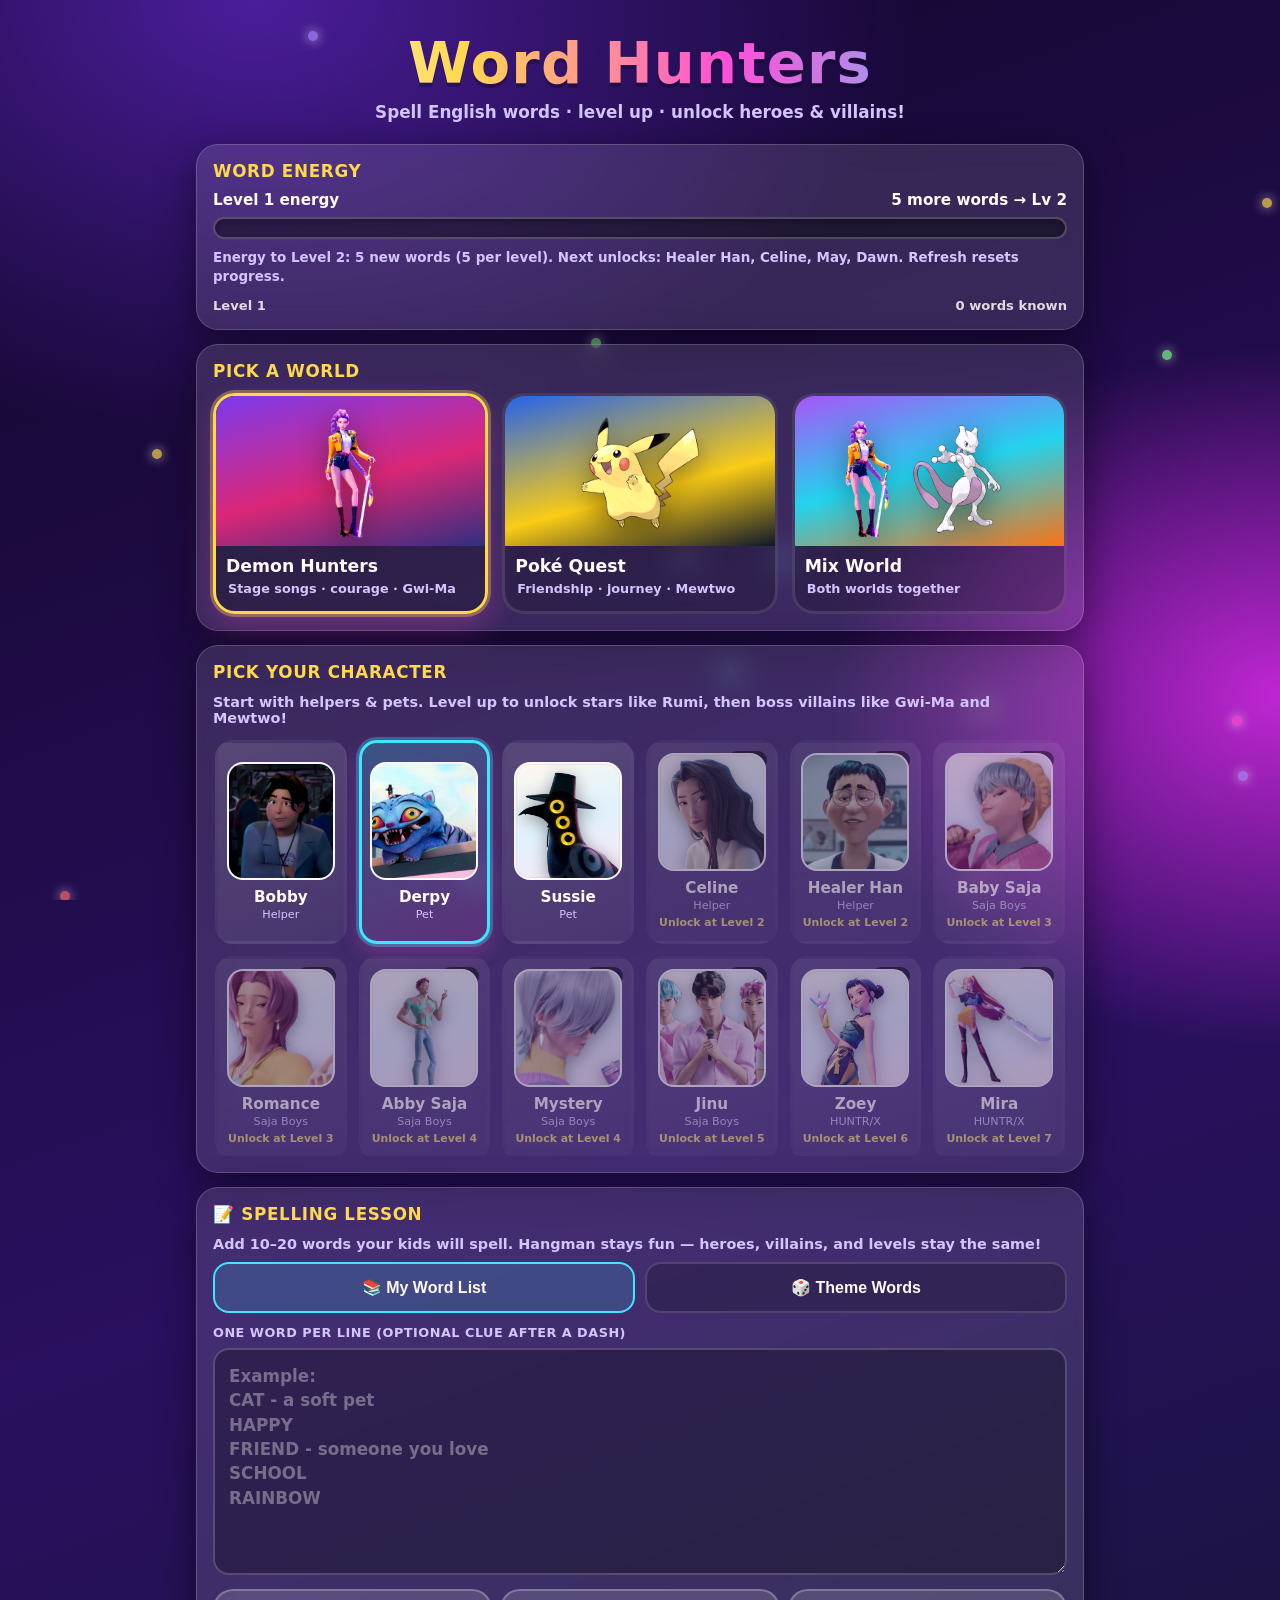
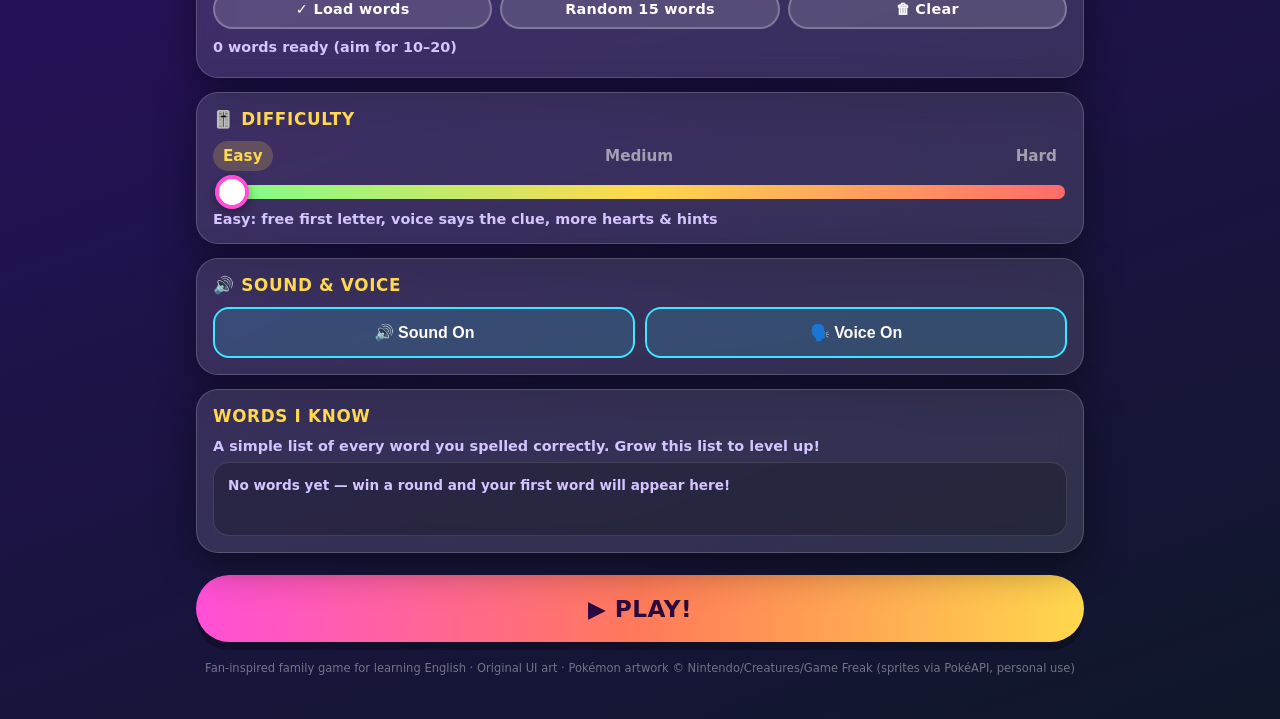
==== index.html @ 6e9d90d6 "Add root index fallback and confirm Vercel publish layout" ====
<!DOCTYPE html>
<html lang="en">
<head>
  <meta charset="UTF-8" />
  <meta name="viewport" content="width=device-width, initial-scale=1" />
  <title>Word Hunters</title>
  <!-- Fallback if rewrites are not applied; primary path is vercel.json rewrite to /Hangman/ -->
  <meta http-equiv="refresh" content="0; url=/Hangman/" />
  <script>location.replace('/Hangman/');</script>
</head>
<body>
  <p>Loading <a href="/Hangman/">Word Hunters</a>…</p>
</body>
</html>
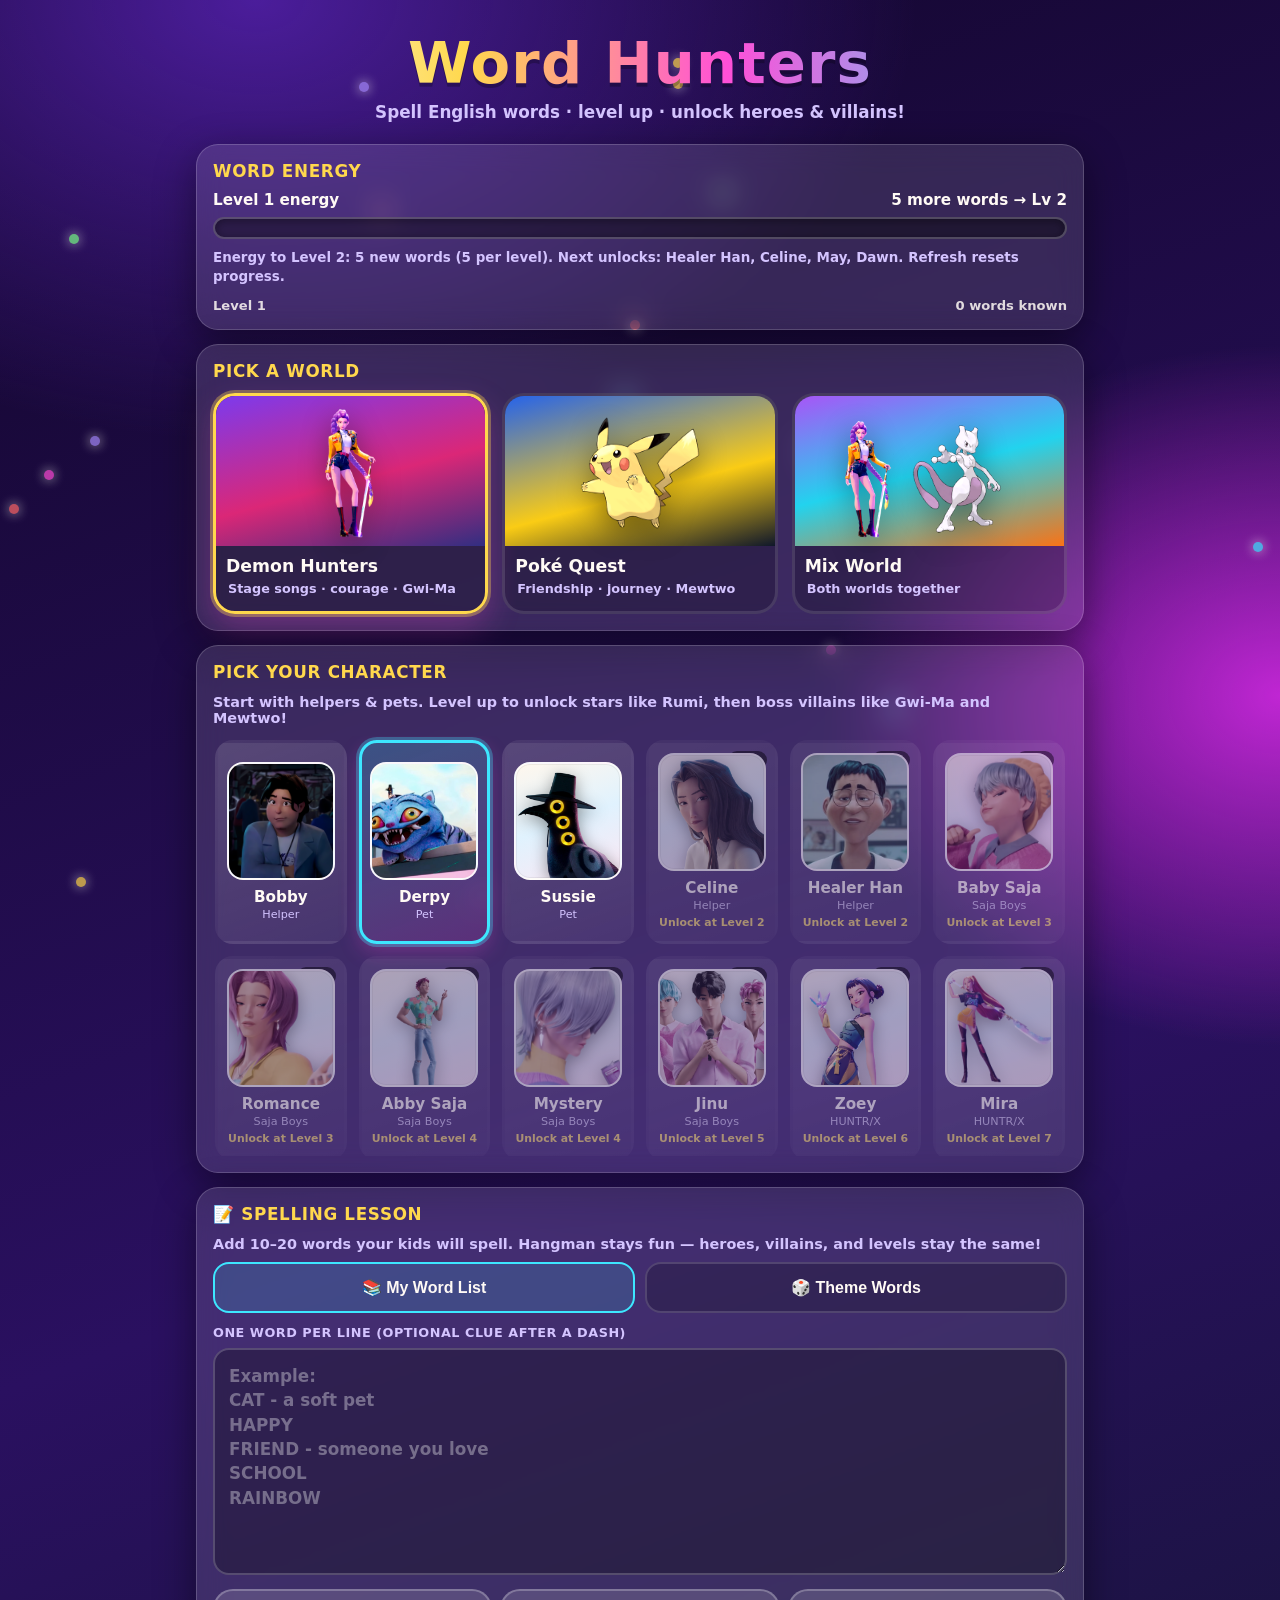
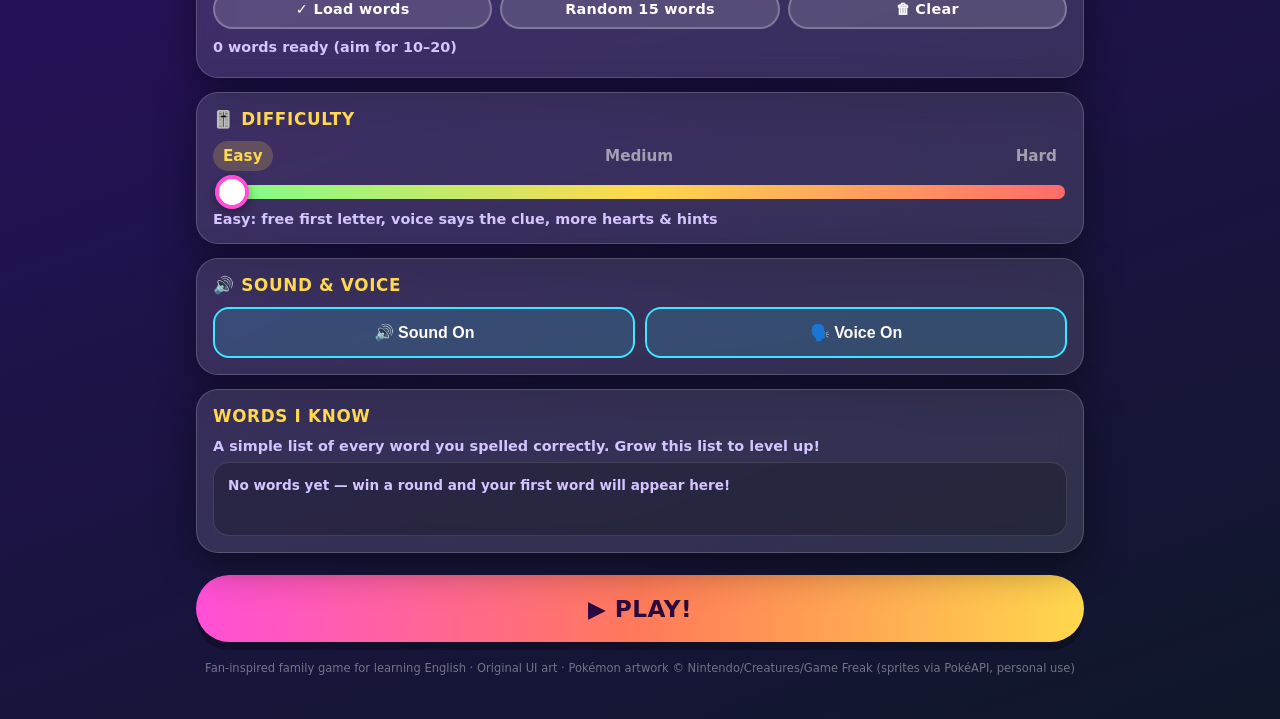
==== commit cf6f44b6: "Expose app icon on root redirect page" ====
--- a/index.html
+++ b/index.html
@@ -3,7 +3,14 @@
 <head>
   <meta charset="UTF-8" />
   <meta name="viewport" content="width=device-width, initial-scale=1" />
+  <meta name="theme-color" content="#1a0a3e" />
+  <meta name="apple-mobile-web-app-capable" content="yes" />
+  <meta name="apple-mobile-web-app-status-bar-style" content="black-translucent" />
+  <meta name="apple-mobile-web-app-title" content="Word Hunters" />
   <title>Word Hunters</title>
+  <link rel="apple-touch-icon" sizes="180x180" href="/Hangman/icons/apple-touch-icon.png" />
+  <link rel="icon" type="image/png" sizes="32x32" href="/Hangman/icons/favicon-32.png" />
+  <link rel="manifest" href="/Hangman/manifest.webmanifest" />
   <!-- Fallback if rewrites are not applied; primary path is vercel.json rewrite to /Hangman/ -->
   <meta http-equiv="refresh" content="0; url=/Hangman/" />
   <script>location.replace('/Hangman/');</script>
